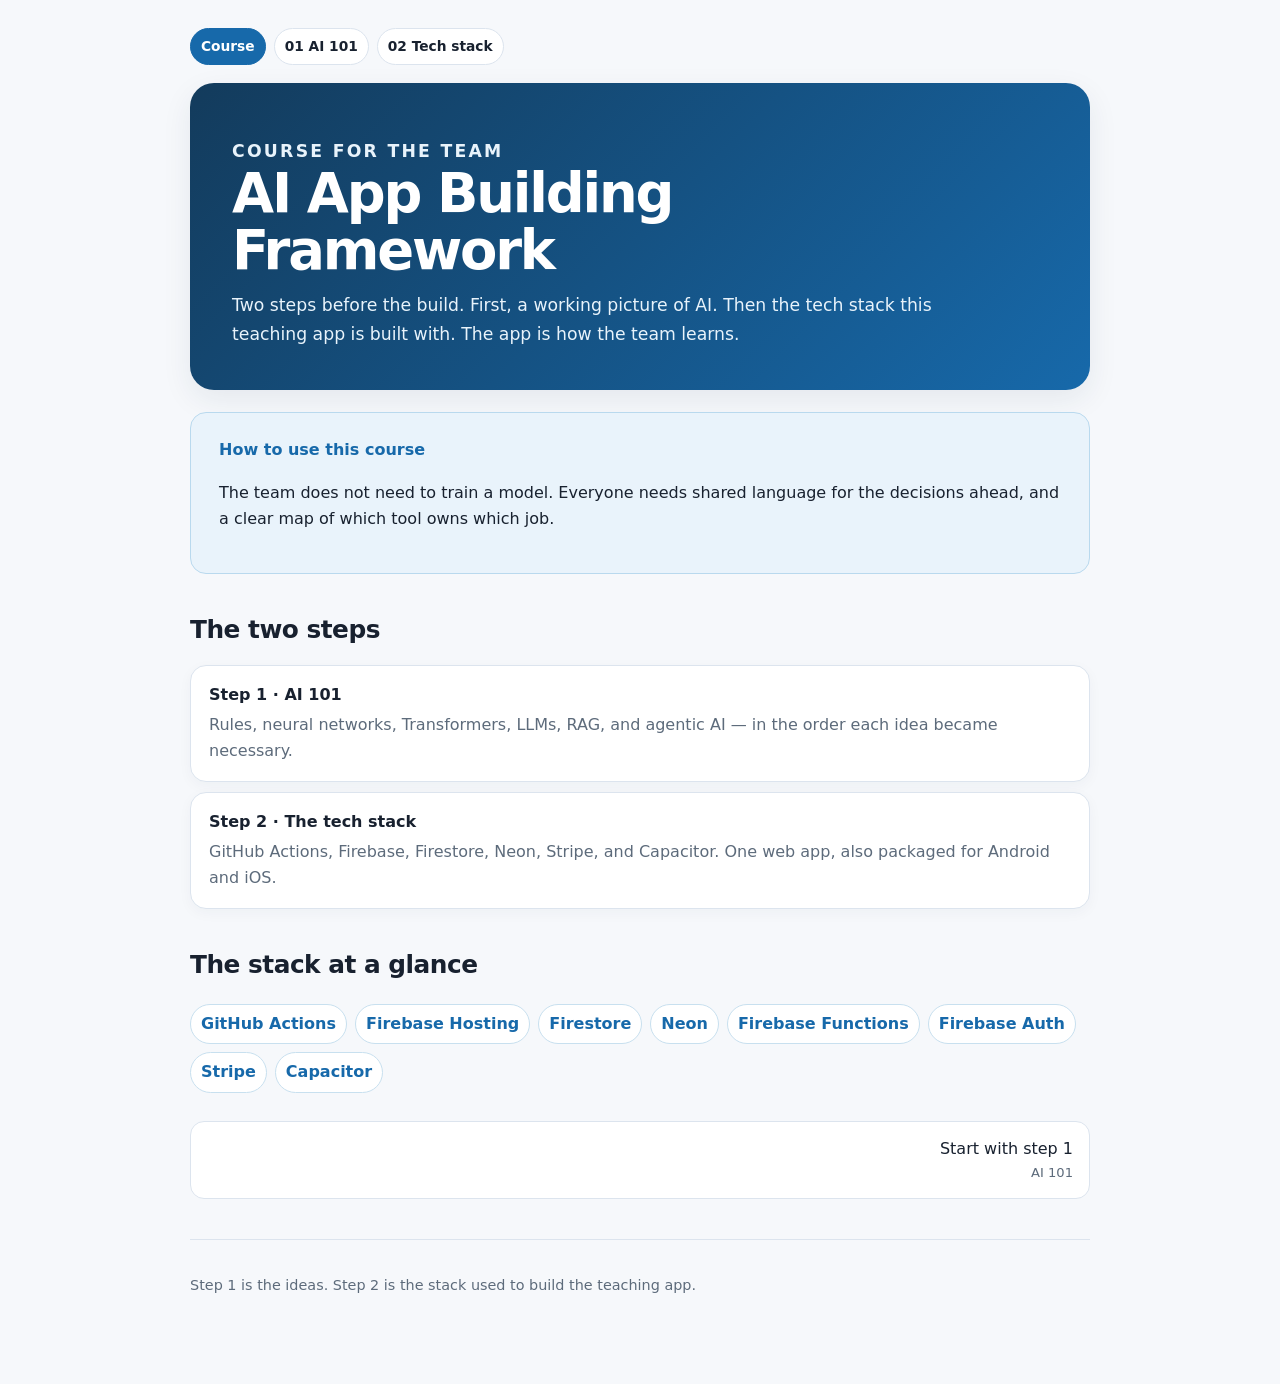
==== index.html @ fc56cc1c "Reframe the site as a two-step course for the team. Step 1 is AI 101. Step 2 is the tech stack used " ====
<!doctype html>
<html lang="en">
<head>
  <meta charset="utf-8">
  <meta name="viewport" content="width=device-width, initial-scale=1">
  <meta name="description" content="A two-step course for leaders on the team: AI 101, then the tech stack used to build the teaching app.">
  <meta name="referrer" content="strict-origin-when-cross-origin">
  <title>AI App Building Framework</title>
  <link rel="stylesheet" href="assets/site.css">
</head>
<body>
<main>
  <nav class="course-nav" aria-label="Course">
    <a href="index.html" aria-current="page">Course</a>
    <a href="ai-101.html">01 AI 101</a>
    <a href="stack.html">02 Tech stack</a>
  </nav>
  <header class="hero">
    <p class="eyebrow">Course for the team</p>
    <h1>AI App Building Framework</h1>
    <p>Two steps before the build. First, a working picture of AI. Then the tech stack this teaching app is built with. The app is how the team learns.</p>
  </header>

  <section class="story">
    <strong>How to use this course</strong>
    <p>The team does not need to train a model. Everyone needs shared language for the decisions ahead, and a clear map of which tool owns which job.</p>
  </section>

  <h2>The two steps</h2>
  <ol class="path">
    <li>
      <a href="ai-101.html">
        <strong>Step 1 · AI 101</strong>
        <span>Rules, neural networks, Transformers, LLMs, RAG, and agentic AI — in the order each idea became necessary.</span>
      </a>
    </li>
    <li>
      <a href="stack.html">
        <strong>Step 2 · The tech stack</strong>
        <span>GitHub Actions, Firebase, Firestore, Neon, Stripe, and Capacitor. One web app, also packaged for Android and iOS.</span>
      </a>
    </li>
  </ol>

  <h2>The stack at a glance</h2>
  <div class="flow" aria-label="Tools in the stack">
    <span>GitHub Actions</span>
    <span>Firebase Hosting</span>
    <span>Firestore</span>
    <span>Neon</span>
    <span>Firebase Functions</span>
    <span>Firebase Auth</span>
    <span>Stripe</span>
    <span>Capacitor</span>
  </div>

  <nav class="lesson-nav" aria-label="Start the course">
    <a class="next" href="ai-101.html">Start with step 1<span>AI 101</span></a>
  </nav>

  <footer>
    <p>Step 1 is the ideas. Step 2 is the stack used to build the teaching app.</p>
  </footer>
</main>
</body>
</html>
---- assets/site.css ----
:root {
  --ink: #18212f;
  --muted: #5d6b7b;
  --paper: #f6f8fb;
  --card: #ffffff;
  --line: #dce4ee;
  --blue: #1769aa;
  --blue-soft: #e9f3fb;
  --gold: #b86b00;
  --shadow: 0 10px 30px rgba(27, 52, 80, .08);
}

* { box-sizing: border-box; }

body {
  margin: 0;
  color: var(--ink);
  background: var(--paper);
  font: 16px/1.65 system-ui, -apple-system, BlinkMacSystemFont, "Segoe UI", sans-serif;
}

main {
  max-width: 940px;
  margin: 0 auto;
  padding: 28px 20px 72px;
}

.course-nav {
  display: flex;
  flex-wrap: wrap;
  gap: 8px;
  margin-bottom: 18px;
}

.course-nav a {
  padding: 6px 10px;
  border: 1px solid var(--line);
  border-radius: 999px;
  background: var(--card);
  color: var(--ink);
  font-size: .86rem;
  font-weight: 650;
  text-decoration: none;
}

.course-nav a[aria-current="page"] {
  color: #fff;
  background: var(--blue);
  border-color: var(--blue);
}

header.hero {
  padding: 42px;
  border-radius: 24px;
  color: #fff;
  background: linear-gradient(135deg, #133b5c, #1769aa);
  box-shadow: var(--shadow);
}

header.hero p {
  max-width: 720px;
  margin: 12px 0 0;
  color: #e8f3fb;
  font-size: 1.08rem;
}

h1 {
  margin: 0;
  max-width: 760px;
  font-size: clamp(2.1rem, 5vw, 3.4rem);
  line-height: 1.05;
  letter-spacing: -.04em;
}

h2 {
  margin: 36px 0 14px;
  font-size: 1.55rem;
  letter-spacing: -.02em;
}

h3 {
  margin: 0 0 8px;
  font-size: 1.08rem;
  line-height: 1.35;
}

.eyebrow {
  margin: 0 0 14px;
  color: #bce5ff;
  font-size: .78rem;
  font-weight: 800;
  letter-spacing: .13em;
  text-transform: uppercase;
}

.story,
.panel {
  margin: 22px 0;
  padding: 24px 28px;
  border: 1px solid #b9d9ee;
  border-radius: 16px;
  background: var(--blue-soft);
}

.story strong,
.panel strong { color: var(--blue); }

.story h2,
.panel h2 { margin-top: 0; }

.story ul,
.panel ul,
.qa ul,
.qa ol { margin: 10px 0 0; padding-left: 22px; }

.flow {
  display: flex;
  flex-wrap: wrap;
  gap: 8px;
  margin-top: 18px;
  color: var(--blue);
  font-weight: 750;
}

.flow span,
.stack-chip {
  padding: 6px 10px;
  border-radius: 999px;
  background: #fff;
  border: 1px solid #c8e0ef;
}

.mini-diagram {
  display: flex;
  flex-wrap: wrap;
  align-items: center;
  gap: 6px;
  margin-top: 16px;
  color: var(--muted);
  font-size: .78rem;
}

.diagram-box {
  padding: 7px 10px;
  border: 1px solid #b9d9ee;
  border-radius: 8px;
  color: var(--blue);
  background: #f7fbfe;
  font-weight: 750;
}

.diagram-arrow {
  color: var(--gold);
  font-size: 1rem;
  font-weight: 900;
}

.path {
  list-style: none;
  margin: 0;
  padding: 0;
}

.path li { margin: 10px 0; }

.path a {
  display: block;
  padding: 16px 18px;
  border: 1px solid var(--line);
  border-radius: 16px;
  background: var(--card);
  color: var(--ink);
  text-decoration: none;
  box-shadow: 0 4px 14px rgba(27, 52, 80, .04);
}

.path a span {
  display: block;
  margin-top: 4px;
  color: var(--muted);
  font-weight: 450;
}

.qa {
  position: relative;
  margin: 14px 0;
  padding: 22px 24px 22px 68px;
  border: 1px solid var(--line);
  border-radius: 16px;
  background: var(--card);
  box-shadow: 0 4px 14px rgba(27, 52, 80, .04);
}

.number {
  position: absolute;
  top: 21px;
  left: 22px;
  display: grid;
  width: 30px;
  height: 30px;
  place-items: center;
  border-radius: 50%;
  color: #fff;
  background: var(--blue);
  font-size: .85rem;
  font-weight: 800;
}

.qa p { margin: 8px 0 0; }

.builder {
  margin-top: 12px;
  padding: 10px 12px;
  border-left: 3px solid var(--gold);
  background: #fff8ee;
}

.builder strong { color: var(--gold); }

code,
.qa code,
.story code,
.panel code {
  padding: 2px 6px;
  border-radius: 5px;
  color: #7a4700;
  background: #fff4df;
  font-size: .92em;
}

.mental-code {
  margin: 12px 0 0;
  padding: 12px 14px;
  overflow-x: auto;
  border-radius: 10px;
  color: #234;
  background: #fff;
  font-size: .92rem;
}

.table-wrap { overflow-x: auto; }

table {
  width: 100%;
  border-collapse: collapse;
  background: var(--card);
  border: 1px solid var(--line);
  border-radius: 16px;
}

th,
td {
  padding: 12px 14px;
  border-bottom: 1px solid var(--line);
  text-align: left;
  vertical-align: top;
}

th {
  color: var(--muted);
  font-size: .78rem;
  letter-spacing: .08em;
  text-transform: uppercase;
}

tr:last-child td { border-bottom: 0; }

.lesson-nav {
  display: flex;
  flex-wrap: wrap;
  gap: 12px;
  margin-top: 28px;
}

.lesson-nav a {
  flex: 1 1 220px;
  padding: 14px 16px;
  border: 1px solid var(--line);
  border-radius: 14px;
  background: var(--card);
  color: var(--ink);
  text-decoration: none;
}

.lesson-nav a span {
  display: block;
  color: var(--muted);
  font-size: .82rem;
}

.lesson-nav a.next { text-align: right; }

footer {
  margin-top: 40px;
  padding-top: 20px;
  border-top: 1px solid var(--line);
  color: var(--muted);
  font-size: .9rem;
}

a { color: var(--blue); }

header.hero a { color: #fff; }

@media (max-width: 600px) {
  main { padding: 18px 14px 48px; }
  header.hero { padding: 28px 22px; border-radius: 18px; }
  .qa { padding: 20px 18px 20px 56px; }
  .number { left: 16px; }
  .lesson-nav a.next { text-align: left; }
}
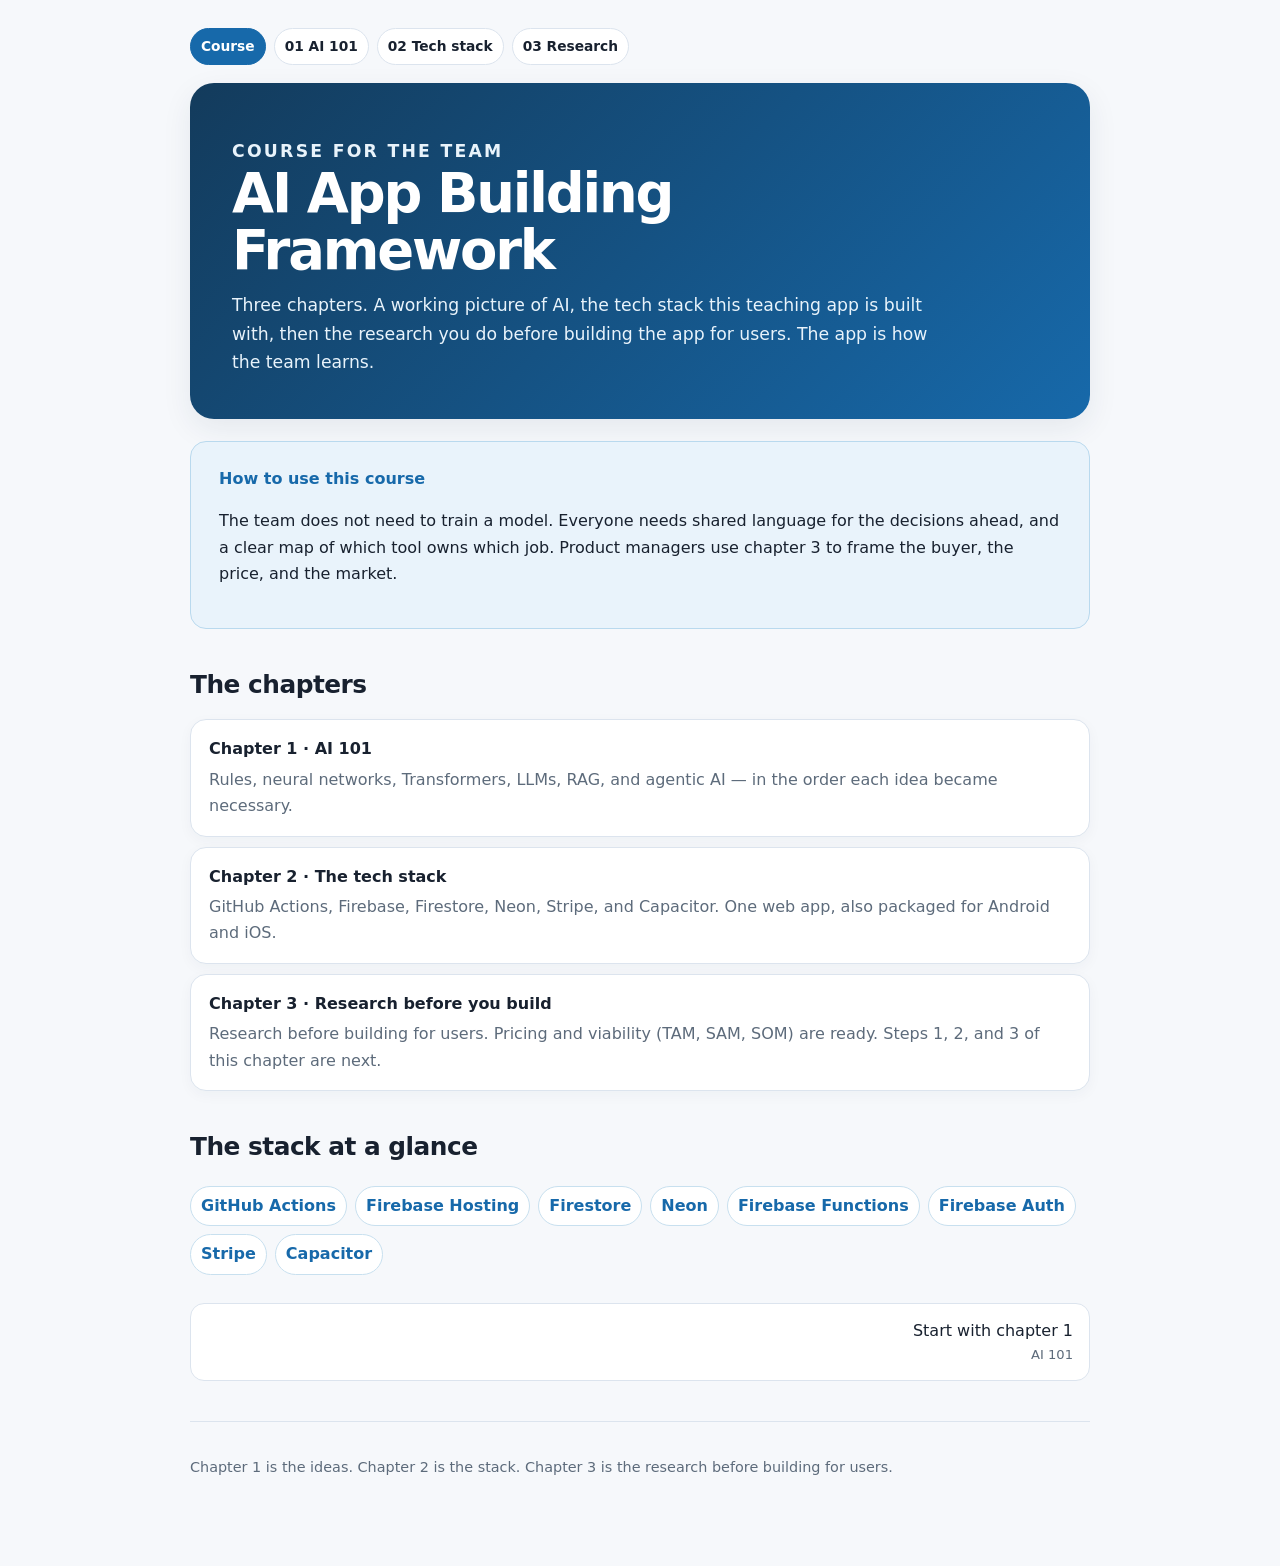
==== commit fcd5987d: "Add chapter 3 on research before building for users. Pricing and viability, including TAM, SAM, and " ====
--- a/index.html
+++ b/index.html
@@ -3,7 +3,7 @@
 <head>
   <meta charset="utf-8">
   <meta name="viewport" content="width=device-width, initial-scale=1">
-  <meta name="description" content="A two-step course for leaders on the team: AI 101, then the tech stack used to build the teaching app.">
+  <meta name="description" content="A course for the team and for product managers: AI 101, the tech stack, then the research before building the app for users.">
   <meta name="referrer" content="strict-origin-when-cross-origin">
   <title>AI App Building Framework</title>
   <link rel="stylesheet" href="assets/site.css">
@@ -14,30 +14,37 @@
     <a href="index.html" aria-current="page">Course</a>
     <a href="ai-101.html">01 AI 101</a>
     <a href="stack.html">02 Tech stack</a>
+    <a href="research.html">03 Research</a>
   </nav>
   <header class="hero">
     <p class="eyebrow">Course for the team</p>
     <h1>AI App Building Framework</h1>
-    <p>Two steps before the build. First, a working picture of AI. Then the tech stack this teaching app is built with. The app is how the team learns.</p>
+    <p>Three chapters. A working picture of AI, the tech stack this teaching app is built with, then the research you do before building the app for users. The app is how the team learns.</p>
   </header>
 
   <section class="story">
     <strong>How to use this course</strong>
-    <p>The team does not need to train a model. Everyone needs shared language for the decisions ahead, and a clear map of which tool owns which job.</p>
+    <p>The team does not need to train a model. Everyone needs shared language for the decisions ahead, and a clear map of which tool owns which job. Product managers use chapter 3 to frame the buyer, the price, and the market.</p>
   </section>
 
-  <h2>The two steps</h2>
+  <h2>The chapters</h2>
   <ol class="path">
     <li>
       <a href="ai-101.html">
-        <strong>Step 1 · AI 101</strong>
+        <strong>Chapter 1 · AI 101</strong>
         <span>Rules, neural networks, Transformers, LLMs, RAG, and agentic AI — in the order each idea became necessary.</span>
       </a>
     </li>
     <li>
       <a href="stack.html">
-        <strong>Step 2 · The tech stack</strong>
+        <strong>Chapter 2 · The tech stack</strong>
         <span>GitHub Actions, Firebase, Firestore, Neon, Stripe, and Capacitor. One web app, also packaged for Android and iOS.</span>
+      </a>
+    </li>
+    <li>
+      <a href="research.html">
+        <strong>Chapter 3 · Research before you build</strong>
+        <span>Research before building for users. Pricing and viability (TAM, SAM, SOM) are ready. Steps 1, 2, and 3 of this chapter are next.</span>
       </a>
     </li>
   </ol>
@@ -55,11 +62,11 @@
   </div>
 
   <nav class="lesson-nav" aria-label="Start the course">
-    <a class="next" href="ai-101.html">Start with step 1<span>AI 101</span></a>
+    <a class="next" href="ai-101.html">Start with chapter 1<span>AI 101</span></a>
   </nav>
 
   <footer>
-    <p>Step 1 is the ideas. Step 2 is the stack used to build the teaching app.</p>
+    <p>Chapter 1 is the ideas. Chapter 2 is the stack. Chapter 3 is the research before building for users.</p>
   </footer>
 </main>
 </body>
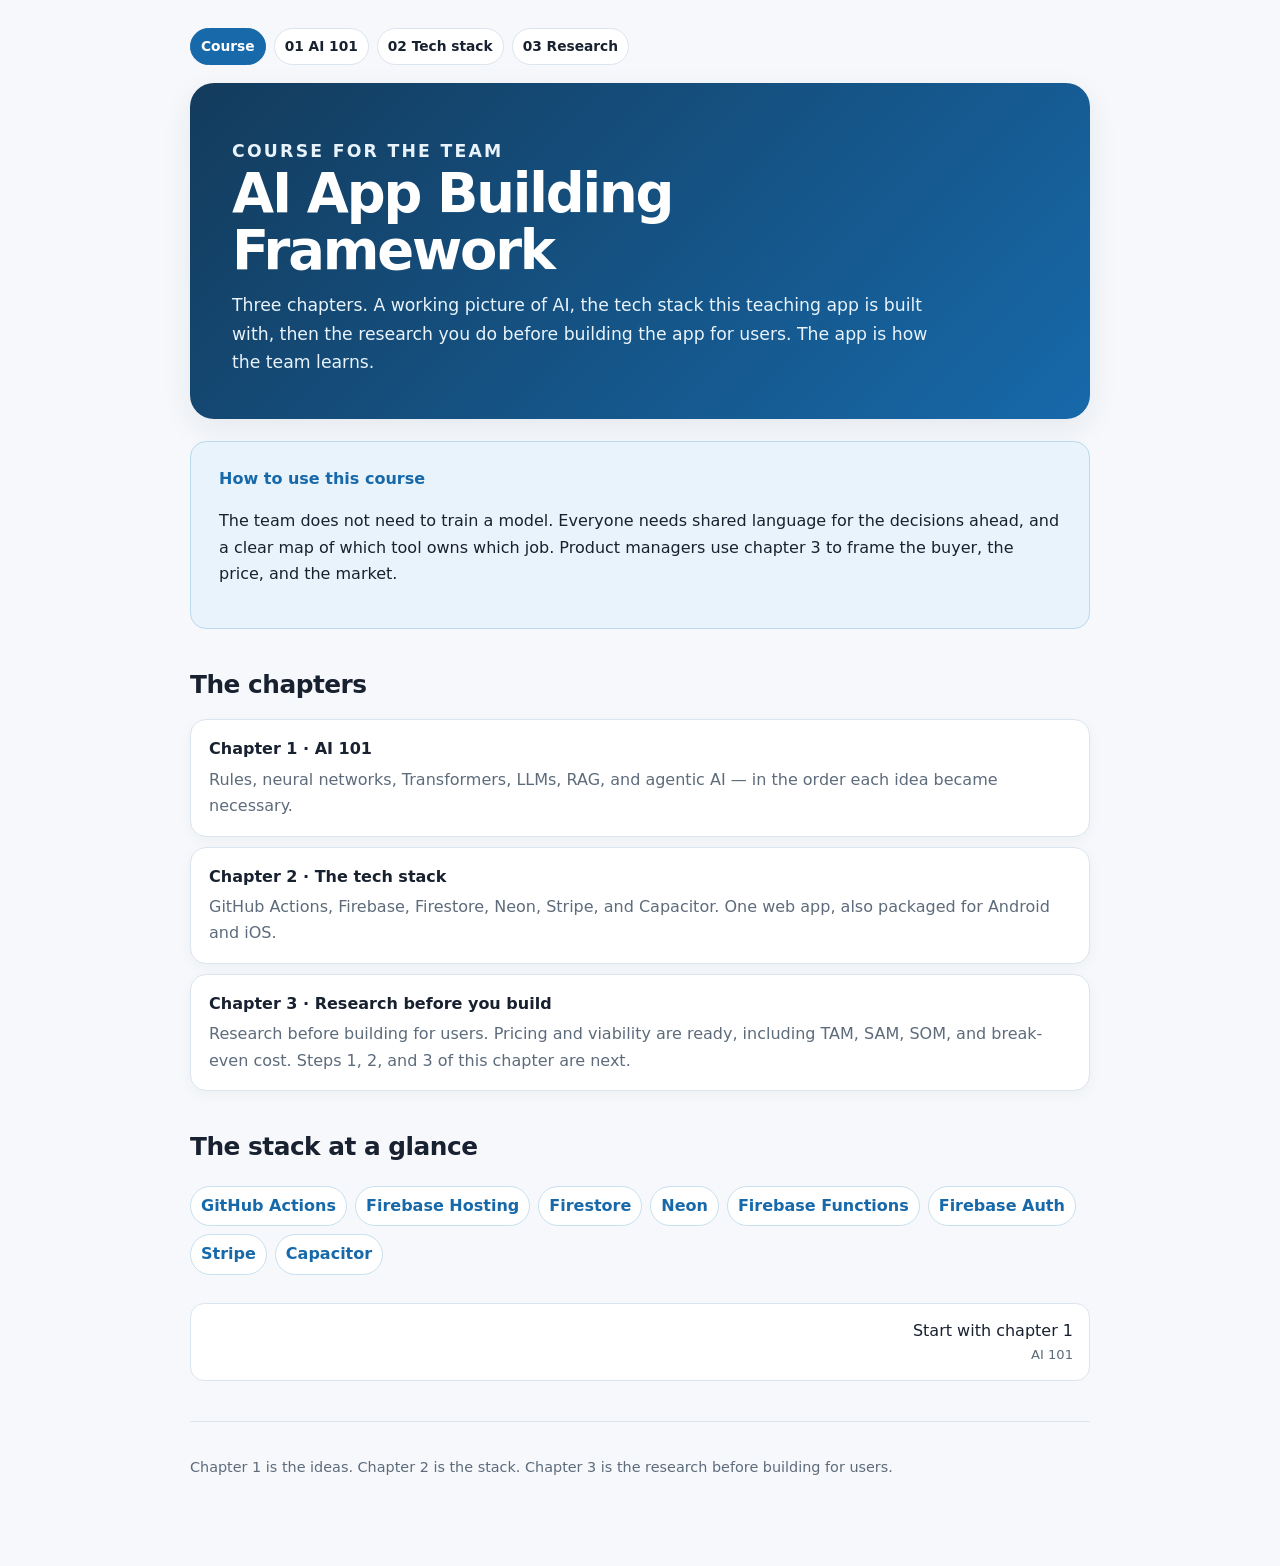
==== commit 445d7efb: "Add a break-even cost section to viability. Count hosting, Claude Code, domain and SMS verification," ====
--- a/index.html
+++ b/index.html
@@ -44,7 +44,7 @@
     <li>
       <a href="research.html">
         <strong>Chapter 3 · Research before you build</strong>
-        <span>Research before building for users. Pricing and viability (TAM, SAM, SOM) are ready. Steps 1, 2, and 3 of this chapter are next.</span>
+        <span>Research before building for users. Pricing and viability are ready, including TAM, SAM, SOM, and break-even cost. Steps 1, 2, and 3 of this chapter are next.</span>
       </a>
     </li>
   </ol>
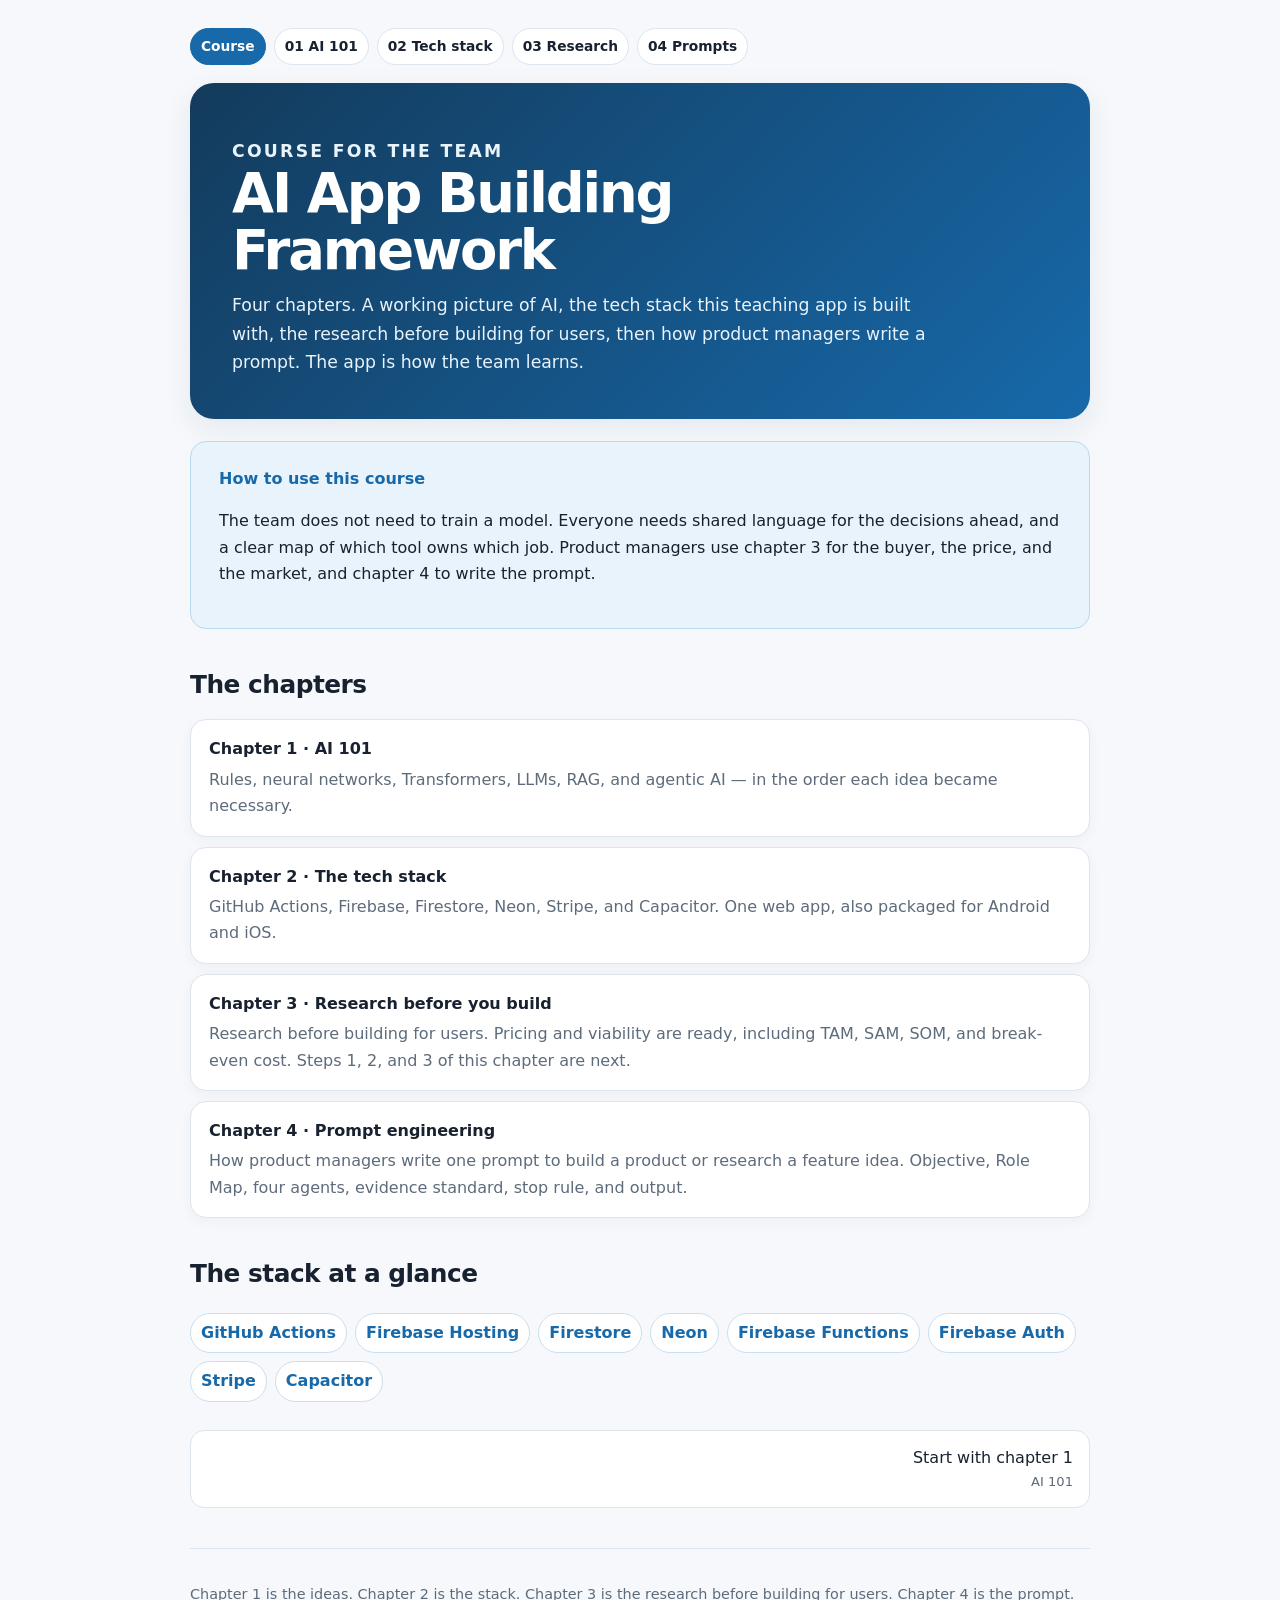
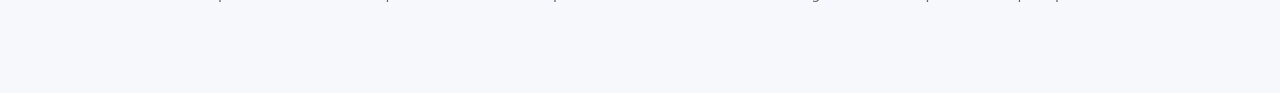
==== commit fd503f64: "Add a prompt engineering chapter for product managers. The prompt keeps nine sections, from Objectiv" ====
--- a/index.html
+++ b/index.html
@@ -3,7 +3,7 @@
 <head>
   <meta charset="utf-8">
   <meta name="viewport" content="width=device-width, initial-scale=1">
-  <meta name="description" content="A course for the team and for product managers: AI 101, the tech stack, then the research before building the app for users.">
+  <meta name="description" content="A course for the team and for product managers: AI 101, the tech stack, research before building, and prompt engineering.">
   <meta name="referrer" content="strict-origin-when-cross-origin">
   <title>AI App Building Framework</title>
   <link rel="stylesheet" href="assets/site.css">
@@ -15,16 +15,17 @@
     <a href="ai-101.html">01 AI 101</a>
     <a href="stack.html">02 Tech stack</a>
     <a href="research.html">03 Research</a>
+    <a href="prompt-engineering.html">04 Prompts</a>
   </nav>
   <header class="hero">
     <p class="eyebrow">Course for the team</p>
     <h1>AI App Building Framework</h1>
-    <p>Three chapters. A working picture of AI, the tech stack this teaching app is built with, then the research you do before building the app for users. The app is how the team learns.</p>
+    <p>Four chapters. A working picture of AI, the tech stack this teaching app is built with, the research before building for users, then how product managers write a prompt. The app is how the team learns.</p>
   </header>
 
   <section class="story">
     <strong>How to use this course</strong>
-    <p>The team does not need to train a model. Everyone needs shared language for the decisions ahead, and a clear map of which tool owns which job. Product managers use chapter 3 to frame the buyer, the price, and the market.</p>
+    <p>The team does not need to train a model. Everyone needs shared language for the decisions ahead, and a clear map of which tool owns which job. Product managers use chapter 3 for the buyer, the price, and the market, and chapter 4 to write the prompt.</p>
   </section>
 
   <h2>The chapters</h2>
@@ -47,6 +48,12 @@
         <span>Research before building for users. Pricing and viability are ready, including TAM, SAM, SOM, and break-even cost. Steps 1, 2, and 3 of this chapter are next.</span>
       </a>
     </li>
+    <li>
+      <a href="prompt-engineering.html">
+        <strong>Chapter 4 · Prompt engineering</strong>
+        <span>How product managers write one prompt to build a product or research a feature idea. Objective, Role Map, four agents, evidence standard, stop rule, and output.</span>
+      </a>
+    </li>
   </ol>
 
   <h2>The stack at a glance</h2>
@@ -66,7 +73,7 @@
   </nav>
 
   <footer>
-    <p>Chapter 1 is the ideas. Chapter 2 is the stack. Chapter 3 is the research before building for users.</p>
+    <p>Chapter 1 is the ideas. Chapter 2 is the stack. Chapter 3 is the research before building for users. Chapter 4 is the prompt.</p>
   </footer>
 </main>
 </body>
--- a/assets/site.css
+++ b/assets/site.css
@@ -228,7 +228,8 @@
   font-size: .92em;
 }
 
-.mental-code {
+.mental-code,
+.prompt {
   margin: 12px 0 0;
   padding: 12px 14px;
   overflow-x: auto;
@@ -238,6 +239,14 @@
   font-size: .92rem;
 }
 
+.prompt {
+  padding: 16px 18px;
+  border: 1px solid var(--line);
+  font-size: .88rem;
+  line-height: 1.55;
+  white-space: pre-wrap;
+}
+
 .table-wrap { overflow-x: auto; }
 
 table {
